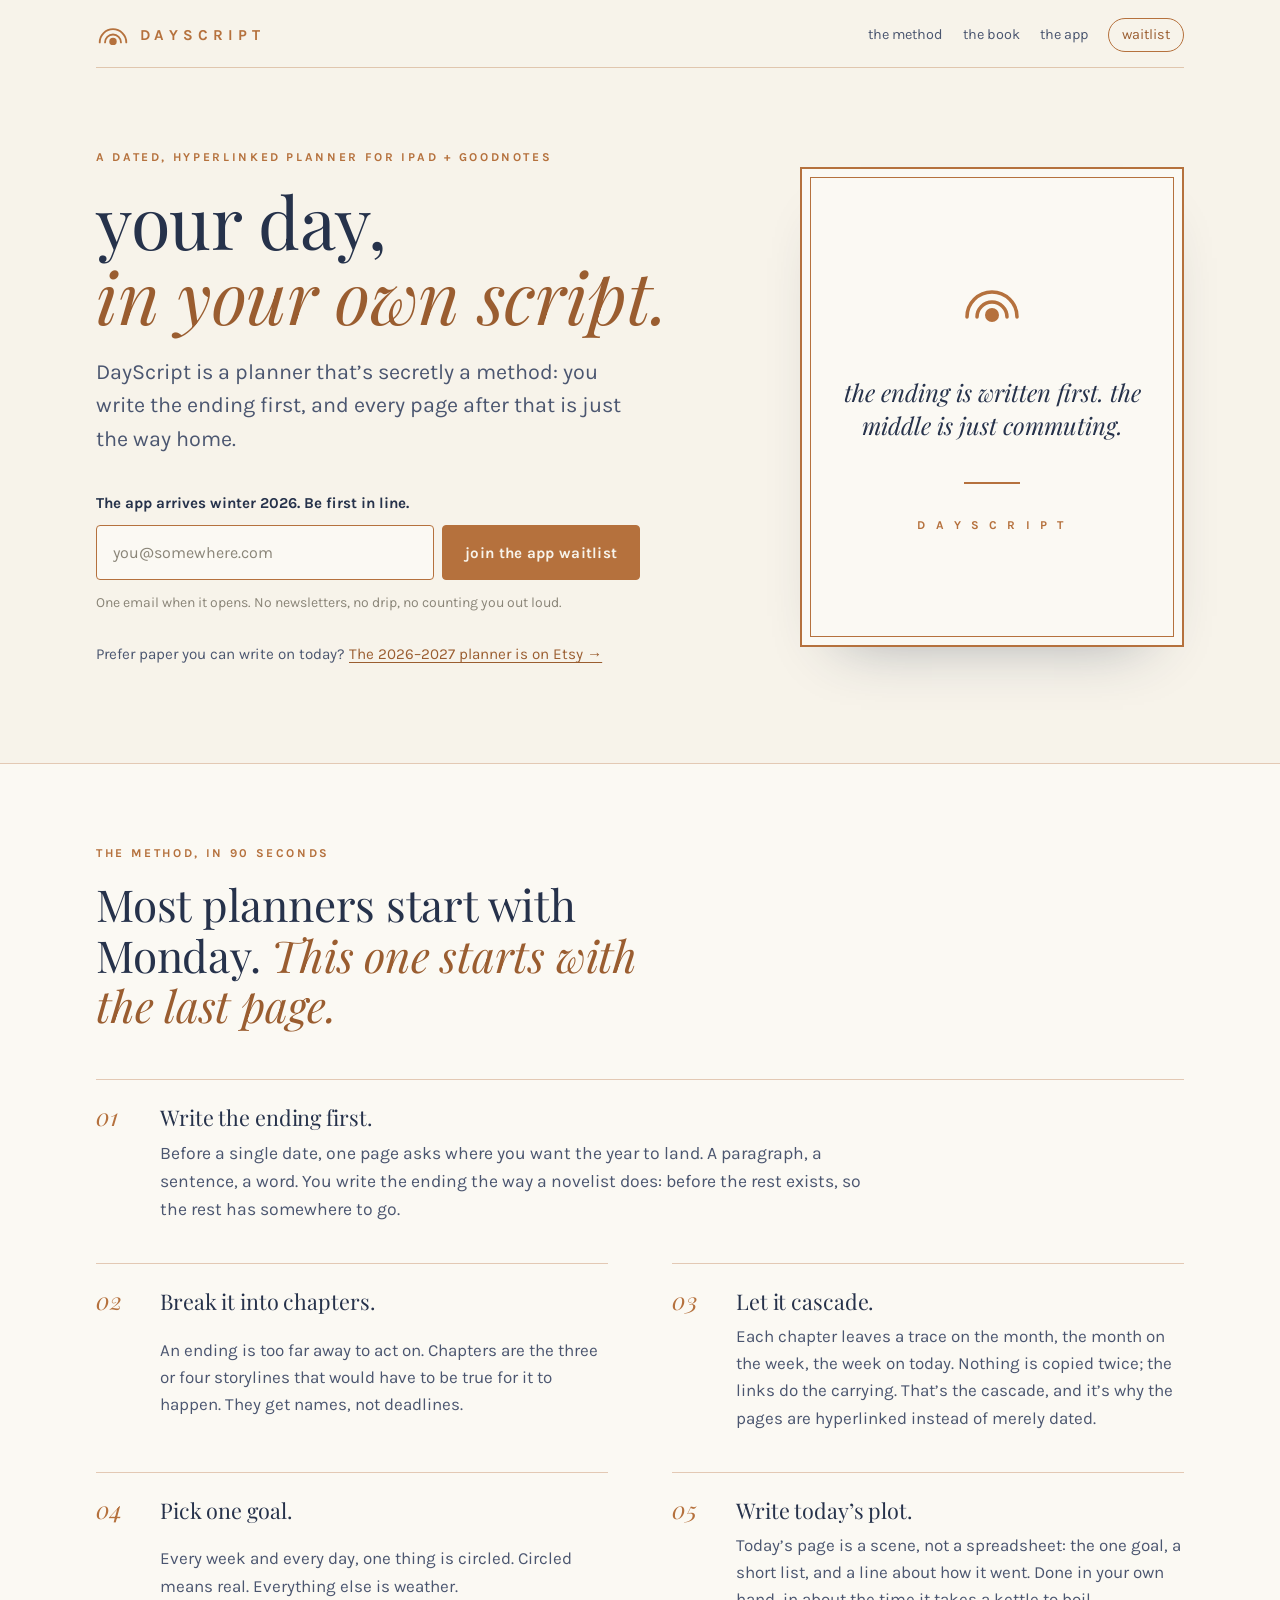
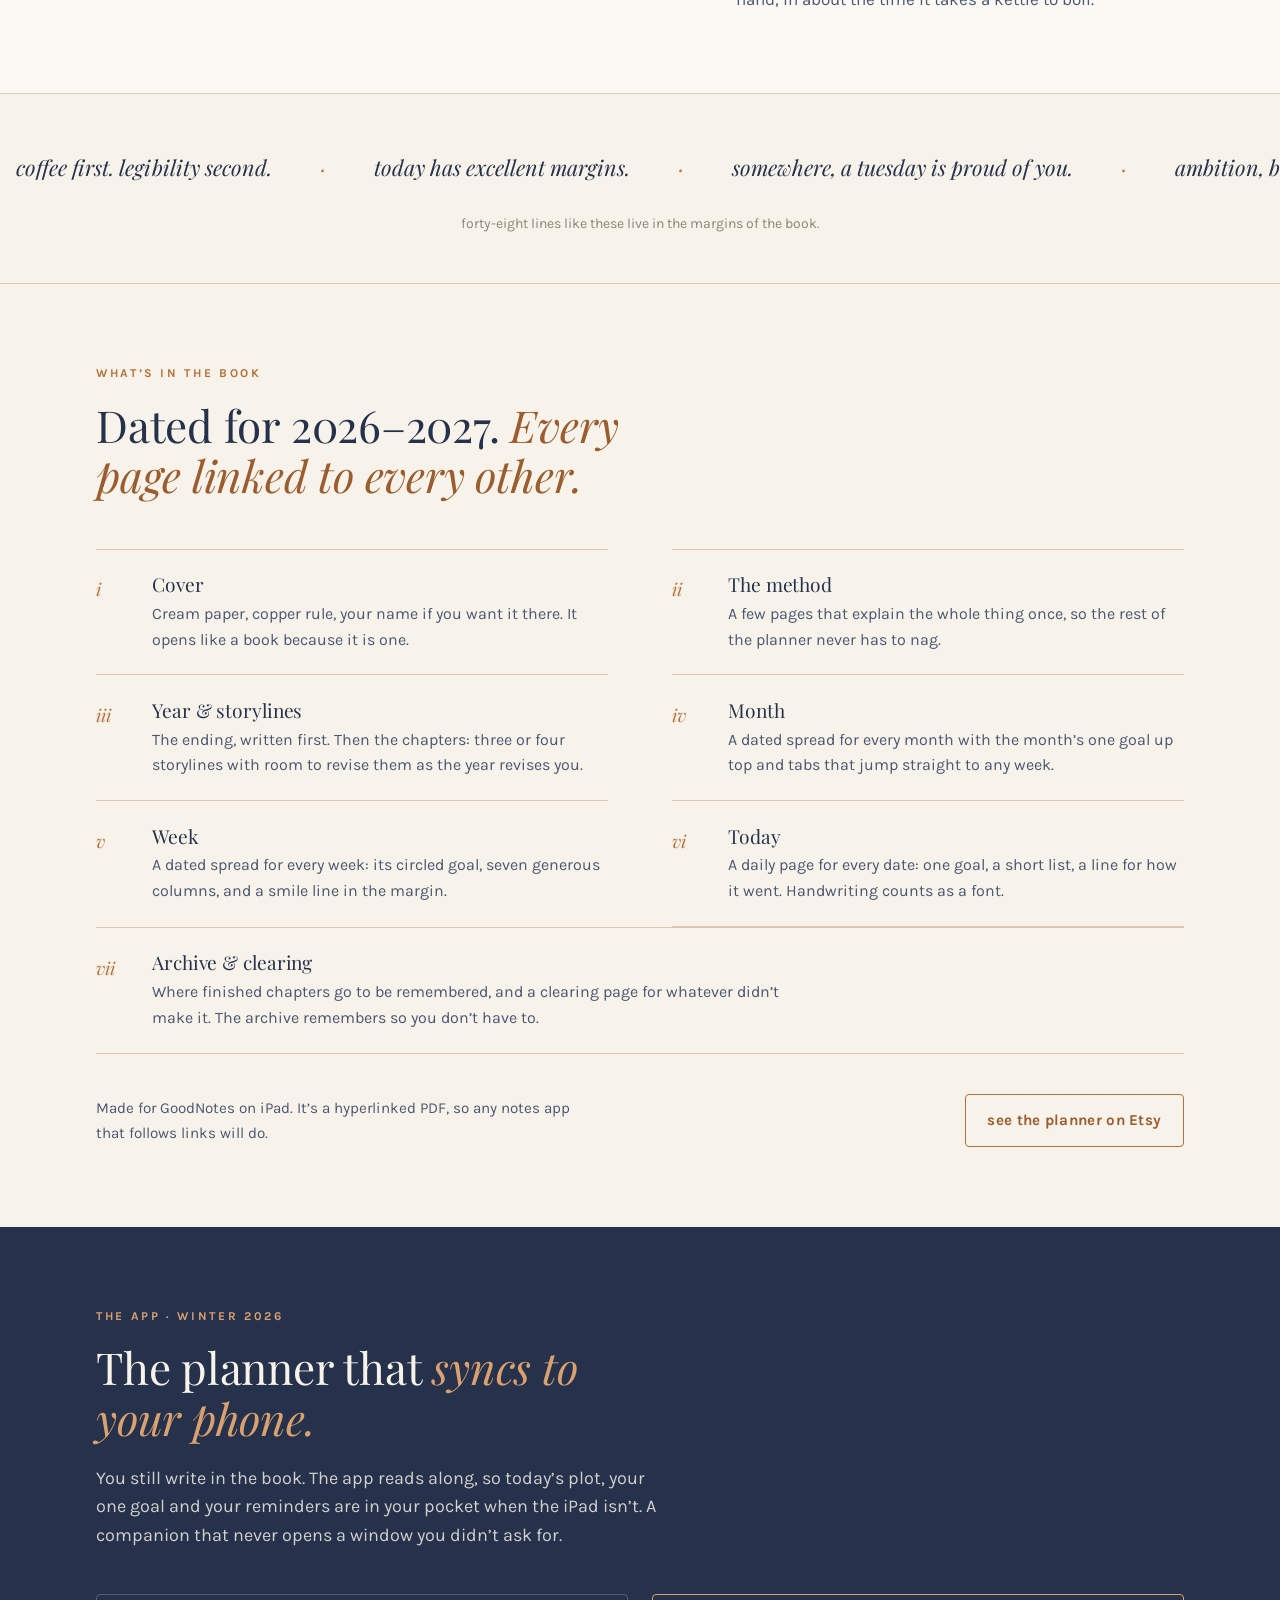
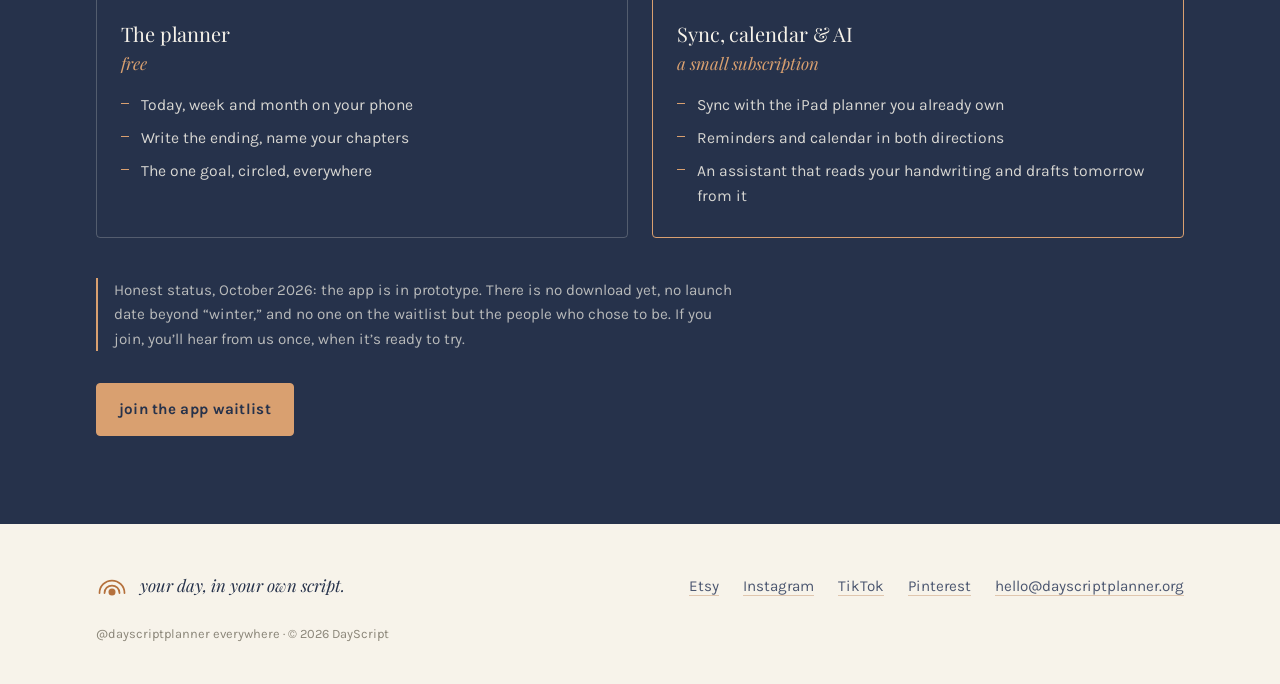
==== site/public/index.html @ 9c48cf34 "Add dayscriptplanner.org landing page + app waitlist (site/) Single-page static site for Cloudflare " ====
<!doctype html>
<html lang="en">
<head>
<meta charset="utf-8">
<meta name="viewport" content="width=device-width, initial-scale=1">
<title>DayScript — your day, in your own script.</title>
<meta name="description" content="DayScript is a dated, hyperlinked digital planner for iPad and GoodNotes that is secretly a method. Write the ending first. The app that syncs it to your phone arrives winter 2026.">
<link rel="canonical" href="https://dayscriptplanner.org/">
<meta name="theme-color" content="#f7f3ea">

<meta property="og:type" content="website">
<meta property="og:site_name" content="DayScript">
<meta property="og:title" content="DayScript — your day, in your own script.">
<meta property="og:description" content="A planner that's secretly a method. Dated, hyperlinked, made for iPad + GoodNotes. The app that syncs it to your phone arrives winter 2026.">
<meta property="og:url" content="https://dayscriptplanner.org/">
<meta property="og:image" content="https://dayscriptplanner.org/og.png">
<meta property="og:image:width" content="1200">
<meta property="og:image:height" content="630">
<meta name="twitter:card" content="summary_large_image">
<meta name="twitter:title" content="DayScript — your day, in your own script.">
<meta name="twitter:description" content="A planner that's secretly a method. The app that syncs it to your phone arrives winter 2026.">
<meta name="twitter:image" content="https://dayscriptplanner.org/og.png">

<link rel="icon" href="data:image/svg+xml,%3Csvg xmlns='http://www.w3.org/2000/svg' viewBox='0 0 64 64'%3E%3Crect width='64' height='64' rx='12' fill='%23f7f3ea'/%3E%3Cg fill='none' stroke='%23b5713d' stroke-width='4' stroke-linecap='round'%3E%3Cpath d='M9 40a23 23 0 0 1 46 0'/%3E%3Cpath d='M18 40a14 14 0 0 1 28 0'/%3E%3C/g%3E%3Ccircle cx='32' cy='38' r='7' fill='%23b5713d'/%3E%3C/svg%3E">
<link rel="apple-touch-icon" href="data:image/svg+xml,%3Csvg xmlns='http://www.w3.org/2000/svg' viewBox='0 0 64 64'%3E%3Crect width='64' height='64' fill='%23f7f3ea'/%3E%3Cg fill='none' stroke='%23b5713d' stroke-width='4' stroke-linecap='round'%3E%3Cpath d='M9 40a23 23 0 0 1 46 0'/%3E%3Cpath d='M18 40a14 14 0 0 1 28 0'/%3E%3C/g%3E%3Ccircle cx='32' cy='38' r='7' fill='%23b5713d'/%3E%3C/svg%3E">

<link rel="preload" href="fonts/playfair-display-latin-400-italic.woff2" as="font" type="font/woff2" crossorigin>
<link rel="preload" href="fonts/karla-latin-400-normal.woff2" as="font" type="font/woff2" crossorigin>
<link rel="stylesheet" href="style.css">
</head>
<body>

<a class="skip" href="#waitlist">skip to the waitlist</a>

<header class="top">
  <a class="brand" href="/" aria-label="DayScript home">
    <svg class="mark" viewBox="0 0 64 48" aria-hidden="true" focusable="false">
      <g fill="none" stroke="currentColor" stroke-width="3.5" stroke-linecap="round">
        <path d="M7 38a25 25 0 0 1 50 0"/>
        <path d="M17 38a15 15 0 0 1 30 0"/>
      </g>
      <circle cx="32" cy="36" r="7" fill="currentColor"/>
    </svg>
    <span class="wordmark">dayscript</span>
  </a>
  <nav class="topnav" aria-label="Page">
    <a href="#method">the method</a>
    <a href="#book">the book</a>
    <a href="#app">the app</a>
    <a class="pill" href="#waitlist">waitlist</a>
  </nav>
</header>

<main>

<!-- HERO -->
<section class="hero" aria-labelledby="hero-title">
  <div class="wrap">
    <p class="eyebrow">a dated, hyperlinked planner for iPad + GoodNotes</p>
    <h1 id="hero-title" class="tagline">your day, <em>in your own script.</em></h1>
    <p class="thesis">DayScript is a planner that’s secretly a method: you write the ending first, and every page after that is just the way home.</p>

    <form id="waitlist" class="waitlist" action="/api/waitlist" method="post" novalidate>
      <label for="email" class="label">The app arrives winter 2026. Be first in line.</label>
      <div class="field">
        <input id="email" name="email" type="email" inputmode="email" autocomplete="email" placeholder="you@somewhere.com" required aria-describedby="form-note">
        <button type="submit" class="btn">join the app waitlist</button>
      </div>
      <p id="form-note" class="note" aria-live="polite">One email when it opens. No newsletters, no drip, no counting you out loud.</p>
    </form>

    <p class="secondary">Prefer paper you can write on today? <a href="https://www.etsy.com/shop/DayscriptShop" rel="noopener" target="_blank">The 2026–2027 planner is on Etsy →</a></p>
  </div>

  <figure class="hero-card" aria-hidden="true">
    <div class="card">
      <svg class="card-mark" viewBox="0 0 64 48"><g fill="none" stroke="currentColor" stroke-width="3.5" stroke-linecap="round"><path d="M7 38a25 25 0 0 1 50 0"/><path d="M17 38a15 15 0 0 1 30 0"/></g><circle cx="32" cy="36" r="7" fill="currentColor"/></svg>
      <p class="card-line" data-smile>the ending is written first. the middle is just commuting.</p>
      <span class="card-rule"></span>
      <p class="card-foot">D A Y S C R I P T</p>
    </div>
  </figure>
</section>

<!-- THE METHOD -->
<section id="method" class="method" aria-labelledby="method-title">
  <div class="wrap">
    <p class="eyebrow">the method, in 90 seconds</p>
    <h2 id="method-title">Most planners start with Monday. <em>This one starts with the last page.</em></h2>

    <ol class="steps">
      <li>
        <span class="num">01</span>
        <h3>Write the ending first.</h3>
        <p>Before a single date, one page asks where you want the year to land. A paragraph, a sentence, a word. You write the ending the way a novelist does: before the rest exists, so the rest has somewhere to go.</p>
      </li>
      <li>
        <span class="num">02</span>
        <h3>Break it into chapters.</h3>
        <p>An ending is too far away to act on. Chapters are the three or four storylines that would have to be true for it to happen. They get names, not deadlines.</p>
      </li>
      <li>
        <span class="num">03</span>
        <h3>Let it cascade.</h3>
        <p>Each chapter leaves a trace on the month, the month on the week, the week on today. Nothing is copied twice; the links do the carrying. That’s the cascade, and it’s why the pages are hyperlinked instead of merely dated.</p>
      </li>
      <li>
        <span class="num">04</span>
        <h3>Pick one goal.</h3>
        <p>Every week and every day, one thing is circled. Circled means real. Everything else is weather.</p>
      </li>
      <li>
        <span class="num">05</span>
        <h3>Write today’s plot.</h3>
        <p>Today’s page is a scene, not a spreadsheet: the one goal, a short list, and a line about how it went. Done in your own hand, in about the time it takes a kettle to boil.</p>
      </li>
    </ol>
  </div>
</section>

<!-- SMILE LINES -->
<section class="smiles" aria-label="Lines from the margins">
  <div class="ticker" role="list">
    <p role="listitem">coffee first. legibility second.</p>
    <p role="listitem">today has excellent margins.</p>
    <p role="listitem">somewhere, a tuesday is proud of you.</p>
    <p role="listitem">ambition, but make it legible.</p>
    <p role="listitem">circled means real. everything else is weather.</p>
    <p role="listitem">dream in years, plan in weeks, forgive in days.</p>
    <p role="listitem">your future self reads this. wave.</p>
    <p role="listitem">rest is a task. check it off.</p>
  </div>
  <p class="smiles-cap">forty-eight lines like these live in the margins of the book.</p>
</section>

<!-- WHAT'S IN THE BOOK -->
<section id="book" class="book" aria-labelledby="book-title">
  <div class="wrap">
    <p class="eyebrow">what’s in the book</p>
    <h2 id="book-title">Dated for 2026–2027. <em>Every page linked to every other.</em></h2>

    <ul class="toc">
      <li>
        <span class="toc-num">i</span>
        <div><h3>Cover</h3><p>Cream paper, copper rule, your name if you want it there. It opens like a book because it is one.</p></div>
      </li>
      <li>
        <span class="toc-num">ii</span>
        <div><h3>The method</h3><p>A few pages that explain the whole thing once, so the rest of the planner never has to nag.</p></div>
      </li>
      <li>
        <span class="toc-num">iii</span>
        <div><h3>Year &amp; storylines</h3><p>The ending, written first. Then the chapters: three or four storylines with room to revise them as the year revises you.</p></div>
      </li>
      <li>
        <span class="toc-num">iv</span>
        <div><h3>Month</h3><p>A dated spread for every month with the month’s one goal up top and tabs that jump straight to any week.</p></div>
      </li>
      <li>
        <span class="toc-num">v</span>
        <div><h3>Week</h3><p>A dated spread for every week: its circled goal, seven generous columns, and a smile line in the margin.</p></div>
      </li>
      <li>
        <span class="toc-num">vi</span>
        <div><h3>Today</h3><p>A daily page for every date: one goal, a short list, a line for how it went. Handwriting counts as a font.</p></div>
      </li>
      <li>
        <span class="toc-num">vii</span>
        <div><h3>Archive &amp; clearing</h3><p>Where finished chapters go to be remembered, and a clearing page for whatever didn’t make it. The archive remembers so you don’t have to.</p></div>
      </li>
    </ul>

    <div class="book-cta">
      <p>Made for GoodNotes on iPad. It’s a hyperlinked PDF, so any notes app that follows links will do.</p>
      <a class="btn btn-ghost" href="https://www.etsy.com/shop/DayscriptShop" rel="noopener" target="_blank">see the planner on Etsy</a>
    </div>
  </div>
</section>

<!-- THE APP -->
<section id="app" class="app" aria-labelledby="app-title">
  <div class="wrap">
    <p class="eyebrow">the app · winter 2026</p>
    <h2 id="app-title">The planner that <em>syncs to your phone.</em></h2>
    <p class="lede">You still write in the book. The app reads along, so today’s plot, your one goal and your reminders are in your pocket when the iPad isn’t. A companion that never opens a window you didn’t ask for.</p>

    <div class="tiers">
      <article class="tier">
        <h3>The planner</h3>
        <p class="price">free</p>
        <ul>
          <li>Today, week and month on your phone</li>
          <li>Write the ending, name your chapters</li>
          <li>The one goal, circled, everywhere</li>
        </ul>
      </article>
      <article class="tier tier-paid">
        <h3>Sync, calendar &amp; AI</h3>
        <p class="price">a small subscription</p>
        <ul>
          <li>Sync with the iPad planner you already own</li>
          <li>Reminders and calendar in both directions</li>
          <li>An assistant that reads your handwriting and drafts tomorrow from it</li>
        </ul>
      </article>
    </div>

    <p class="honest">Honest status, October 2026: the app is in prototype. There is no download yet, no launch date beyond “winter,” and no one on the waitlist but the people who chose to be. If you join, you’ll hear from us once, when it’s ready to try.</p>

    <a class="btn" href="#waitlist">join the app waitlist</a>
  </div>
</section>

</main>

<footer class="foot">
  <div class="wrap">
    <div class="foot-brand">
      <svg class="mark" viewBox="0 0 64 48" aria-hidden="true"><g fill="none" stroke="currentColor" stroke-width="3.5" stroke-linecap="round"><path d="M7 38a25 25 0 0 1 50 0"/><path d="M17 38a15 15 0 0 1 30 0"/></g><circle cx="32" cy="36" r="7" fill="currentColor"/></svg>
      <p class="foot-tag">your day, in your own script.</p>
    </div>
    <ul class="foot-links">
      <li><a href="https://www.etsy.com/shop/DayscriptShop" rel="noopener" target="_blank">Etsy</a></li>
      <li><a href="https://www.instagram.com/dayscriptplanner" rel="noopener" target="_blank">Instagram</a></li>
      <li><a href="https://www.tiktok.com/@dayscriptplanner" rel="noopener" target="_blank">TikTok</a></li>
      <li><a href="https://www.pinterest.com/dayscriptplanner" rel="noopener" target="_blank">Pinterest</a></li>
      <li><a href="mailto:hello@dayscriptplanner.org">hello@dayscriptplanner.org</a></li>
    </ul>
    <p class="foot-small">@dayscriptplanner everywhere · © 2026 DayScript</p>
  </div>
</footer>

<script src="app.js" defer></script>
</body>
</html>
---- site/public/style.css ----
/* DayScript — dayscriptplanner.org
   Brand: cream paper, ink navy, copper accents.
   Playfair Display (italic for the voice) + Karla (everything else). */

/* Self-hosted (Open Font License, via @fontsource). Latin subset only. */
@font-face { font-family: "Playfair Display"; font-style: normal; font-weight: 400; font-display: swap; src: url("fonts/playfair-display-latin-400-normal.woff2") format("woff2"); }
@font-face { font-family: "Playfair Display"; font-style: italic; font-weight: 400; font-display: swap; src: url("fonts/playfair-display-latin-400-italic.woff2") format("woff2"); }
@font-face { font-family: "Karla"; font-style: normal; font-weight: 400; font-display: swap; src: url("fonts/karla-latin-400-normal.woff2") format("woff2"); }
@font-face { font-family: "Karla"; font-style: normal; font-weight: 700; font-display: swap; src: url("fonts/karla-latin-700-normal.woff2") format("woff2"); }

:root {
  --cream: #f7f3ea;
  --cream-deep: #efe9db;
  --paper: #fbf9f3;
  --ink: #26324b;
  --ink-soft: #4b5670;
  --copper: #b5713d;
  --copper-deep: #9a5d30;
  --gray: #8a8578;
  --rule: rgba(181, 113, 61, 0.35);
  --serif: "Playfair Display", "Iowan Old Style", Georgia, serif;
  --sans: "Karla", "Helvetica Neue", Arial, sans-serif;
  --wrap: 68rem;
  --gutter: 1rem;
  --radius: 4px;
}

*, *::before, *::after { box-sizing: border-box; }
html { scroll-behavior: smooth; -webkit-text-size-adjust: 100%; }
@media (prefers-reduced-motion: reduce) { html { scroll-behavior: auto; } }

body {
  margin: 0;
  background: var(--cream);
  color: var(--ink);
  font-family: var(--sans);
  font-size: 1.0625rem;
  line-height: 1.6;
  overflow-x: hidden;
  /* faint paper grain */
  background-image:
    radial-gradient(1200px 600px at 80% -10%, rgba(181,113,61,0.07), transparent 60%),
    radial-gradient(900px 500px at -10% 110%, rgba(38,50,75,0.05), transparent 60%);
}

img, svg { display: block; max-width: 100%; }
a { color: var(--copper-deep); text-decoration: underline; text-decoration-thickness: 1px; text-underline-offset: 3px; }
a:hover { color: var(--ink); }
:focus-visible { outline: 2px solid var(--copper); outline-offset: 3px; }

.wrap { width: min(100% - 2 * var(--gutter), var(--wrap)); margin-inline: auto; }

h1, h2, h3 { font-family: var(--serif); font-weight: 400; margin: 0; letter-spacing: -0.005em; }
h2 { font-size: clamp(1.75rem, 1.2rem + 2.6vw, 2.75rem); line-height: 1.15; max-width: 22ch; }
h2 em, h1 em { font-style: italic; color: var(--copper-deep); }
h3 { font-size: 1.35rem; line-height: 1.25; }
p { margin: 0; }

.eyebrow {
  font-family: var(--sans);
  font-size: 0.75rem;
  font-weight: 700;
  letter-spacing: 0.22em;
  text-transform: uppercase;
  color: var(--copper);
  margin-bottom: 1rem;
}

.skip {
  position: absolute; left: 1rem; top: -3rem;
  background: var(--ink); color: var(--cream); padding: 0.5rem 0.75rem; border-radius: var(--radius);
  z-index: 10;
}
.skip:focus { top: 1rem; }

/* ---------- header ---------- */
.top {
  display: flex; align-items: center; justify-content: space-between; gap: 1rem;
  width: min(100% - 2 * var(--gutter), var(--wrap)); margin-inline: auto;
  padding: 1.1rem 0 0.9rem;
  border-bottom: 1px solid var(--rule);
}
.brand { display: inline-flex; align-items: center; gap: 0.6rem; color: var(--copper); text-decoration: none; }
.brand .mark { width: 34px; height: 26px; }
.wordmark {
  font-family: var(--sans); font-weight: 700; font-size: 0.95rem;
  letter-spacing: 0.32em; text-transform: uppercase; color: var(--copper);
}
.topnav { display: flex; gap: 1.25rem; align-items: center; }
.topnav a { font-size: 0.9rem; text-decoration: none; color: var(--ink-soft); }
.topnav a:hover { color: var(--ink); }
.topnav .pill {
  color: var(--copper-deep); border: 1px solid var(--copper); border-radius: 999px; padding: 0.3rem 0.8rem;
}
@media (max-width: 640px) {
  .topnav a:not(.pill) { display: none; }
}

/* ---------- hero ---------- */
.hero {
  width: min(100% - 2 * var(--gutter), var(--wrap)); margin-inline: auto;
  padding: 3.5rem 0 4rem;
  display: grid; gap: 3rem;
}
.hero .wrap { width: 100%; }
.tagline {
  font-size: clamp(2.35rem, 1.3rem + 4.6vw, 4.5rem);
  line-height: 1.04;
  margin-bottom: 1.4rem;
}
.tagline em { display: block; }
.thesis {
  font-size: clamp(1.125rem, 1rem + 0.6vw, 1.35rem);
  line-height: 1.55;
  color: var(--ink-soft);
  max-width: 34rem;
  margin-bottom: 2.25rem;
}

.waitlist { max-width: 34rem; }
.label { display: block; font-weight: 700; font-size: 0.95rem; margin-bottom: 0.6rem; }
.field { display: flex; gap: 0.5rem; flex-wrap: wrap; }
.field input {
  flex: 1 1 14rem; min-width: 0;
  font: inherit; font-size: 1rem;
  padding: 0.85rem 1rem;
  color: var(--ink);
  background: var(--paper);
  border: 1px solid var(--copper);
  border-radius: var(--radius);
}
.field input::placeholder { color: var(--gray); }
.field input:focus { outline: 2px solid var(--copper); outline-offset: 1px; }
.field input[aria-invalid="true"] { border-color: #a23f2b; }

.btn {
  display: inline-block;
  font: inherit; font-weight: 700; font-size: 0.95rem;
  letter-spacing: 0.02em;
  padding: 0.85rem 1.35rem;
  background: var(--copper); color: var(--cream);
  border: 1px solid var(--copper); border-radius: var(--radius);
  text-decoration: none; cursor: pointer;
  transition: background 0.15s ease, color 0.15s ease;
  white-space: nowrap;
}
.btn:hover { background: var(--copper-deep); color: var(--cream); }
.btn[disabled] { opacity: 0.6; cursor: progress; }
.btn-ghost { background: transparent; color: var(--copper-deep); }
.btn-ghost:hover { background: var(--copper); color: var(--cream); }

.note { font-size: 0.875rem; color: var(--gray); margin-top: 0.75rem; min-height: 1.4em; }
.note.ok { color: var(--ink); }
.note.err { color: #a23f2b; }
.note a { color: inherit; }

.secondary { margin-top: 1.75rem; font-size: 0.95rem; color: var(--ink-soft); }

/* the framed card, echoing the pins */
.hero-card { margin: 0; display: flex; justify-content: center; }
.card {
  position: relative;
  width: min(100%, 24rem);
  aspect-ratio: 4 / 5;
  padding: 2.5rem 1.75rem;
  background: var(--paper);
  border: 2px solid var(--copper);
  box-shadow: 0 30px 60px -40px rgba(38,50,75,0.45);
  display: flex; flex-direction: column; align-items: center; justify-content: center; text-align: center;
  color: var(--copper);
}
.card::after {
  content: ""; position: absolute; inset: 8px; border: 1px solid var(--copper); pointer-events: none;
}
.card-mark { width: 64px; height: 48px; margin-bottom: 2rem; }
.card-line {
  font-family: var(--serif); font-style: italic; color: var(--ink);
  font-size: 1.5rem; line-height: 1.35;
  min-height: 4.1em; display: flex; align-items: center;
}
.card-rule { display: block; width: 3.5rem; height: 2px; background: var(--copper); margin: 1.5rem 0 2rem; }
.card-foot { font-size: 0.75rem; font-weight: 700; letter-spacing: 0.3em; color: var(--copper); }

@media (min-width: 860px) {
  .hero { grid-template-columns: 1.25fr 1fr; align-items: center; padding: 5rem 0 6rem; }
  .hero-card { justify-content: flex-end; }
}

/* ---------- method ---------- */
.method { background: var(--paper); border-top: 1px solid var(--rule); border-bottom: 1px solid var(--rule); padding: 5rem 0; }
.steps {
  list-style: none; margin: 3rem 0 0; padding: 0;
  display: grid; gap: 2.25rem;
  counter-reset: step;
}
.steps li {
  display: grid; grid-template-columns: 3rem 1fr; column-gap: 1rem;
  padding-top: 1.5rem; border-top: 1px solid var(--rule);
}
.steps .num {
  font-family: var(--serif); font-style: italic; color: var(--copper); font-size: 1.5rem; line-height: 1;
}
.steps h3 { grid-column: 2; margin-bottom: 0.5rem; }
.steps p { grid-column: 2; color: var(--ink-soft); max-width: 36rem; }
@media (min-width: 860px) {
  .steps { grid-template-columns: repeat(2, 1fr); gap: 2.5rem 4rem; }
  .steps li:first-child { grid-column: 1 / -1; grid-template-columns: 3rem 1fr; }
  .steps li:first-child p { max-width: 44rem; font-size: 1.1rem; }
}

/* ---------- smile lines ---------- */
.smiles { padding: 3.5rem 0 3rem; overflow: hidden; text-align: center; }
.ticker {
  display: flex; gap: 3rem; width: max-content;
  padding-left: 1rem;
  animation: drift 60s linear infinite;
}
.ticker p {
  font-family: var(--serif); font-style: italic; font-size: 1.35rem; color: var(--ink);
  white-space: nowrap;
}
.ticker p::after { content: "·"; color: var(--copper); margin-left: 3rem; }
@keyframes drift { from { transform: translateX(0); } to { transform: translateX(-50%); } }
@media (prefers-reduced-motion: reduce) {
  .ticker { animation: none; width: auto; flex-wrap: wrap; justify-content: center; gap: 0.75rem 2rem; padding: 0 var(--gutter); }
  .ticker p { white-space: normal; }
  .ticker p::after { display: none; }
}
.smiles-cap { margin-top: 1.75rem; font-size: 0.875rem; color: var(--gray); padding: 0 var(--gutter); }

/* ---------- book ---------- */
.book { padding: 5rem 0; border-top: 1px solid var(--rule); }
.toc { list-style: none; margin: 3rem 0 0; padding: 0; display: grid; gap: 0; }
.toc li {
  display: grid; grid-template-columns: 2.5rem 1fr; column-gap: 1rem;
  padding: 1.4rem 0; border-top: 1px solid var(--rule);
}
.toc li:last-child { border-bottom: 1px solid var(--rule); }
.toc-num { font-family: var(--serif); font-style: italic; color: var(--copper); font-size: 1.1rem; padding-top: 0.2rem; }
.toc h3 { font-size: 1.2rem; margin-bottom: 0.3rem; }
.toc p { color: var(--ink-soft); max-width: 40rem; font-size: 1rem; }
@media (min-width: 860px) {
  .toc { grid-template-columns: 1fr 1fr; column-gap: 4rem; }
  .toc li:last-child { grid-column: 1 / -1; }
  .toc li:nth-last-child(2) { border-bottom: 1px solid var(--rule); }
}
.book-cta { margin-top: 2.5rem; display: flex; flex-wrap: wrap; gap: 1rem 2rem; align-items: center; justify-content: space-between; }
.book-cta p { color: var(--ink-soft); max-width: 30rem; font-size: 0.95rem; }

/* ---------- app ---------- */
.app { background: var(--ink); color: var(--cream); padding: 5rem 0 5.5rem; }
.app .eyebrow { color: #d9a070; }
.app h2 em { color: #d9a070; }
.app .lede { margin-top: 1.25rem; max-width: 36rem; font-size: 1.125rem; line-height: 1.6; color: rgba(247,243,234,0.82); }
.tiers { margin-top: 2.75rem; display: grid; gap: 1rem; }
.tier {
  border: 1px solid rgba(247,243,234,0.22); border-radius: var(--radius);
  padding: 1.6rem 1.5rem 1.75rem;
}
.tier-paid { border-color: #d9a070; }
.tier h3 { font-size: 1.25rem; }
.price { font-family: var(--serif); font-style: italic; color: #d9a070; margin: 0.25rem 0 1rem; font-size: 1.05rem; }
.tier ul { margin: 0; padding: 0; list-style: none; display: grid; gap: 0.5rem; }
.tier li { padding-left: 1.25rem; position: relative; color: rgba(247,243,234,0.85); font-size: 0.98rem; }
.tier li::before { content: ""; position: absolute; left: 0; top: 0.65em; width: 0.5rem; height: 1px; background: #d9a070; }
@media (min-width: 720px) { .tiers { grid-template-columns: 1fr 1fr; gap: 1.5rem; } }
.honest {
  margin: 2.5rem 0 2rem; max-width: 40rem;
  font-size: 0.95rem; line-height: 1.6; color: rgba(247,243,234,0.7);
  padding-left: 1rem; border-left: 2px solid #d9a070;
}
.app .btn { background: #d9a070; border-color: #d9a070; color: var(--ink); }
.app .btn:hover { background: var(--cream); border-color: var(--cream); }

/* ---------- footer ---------- */
.foot { padding: 3rem 0 2.5rem; }
.foot .wrap { display: grid; gap: 1.5rem; }
.foot-brand { display: flex; align-items: center; gap: 0.75rem; color: var(--copper); }
.foot-brand .mark { width: 32px; height: 24px; }
.foot-tag { font-family: var(--serif); font-style: italic; color: var(--ink); font-size: 1.05rem; }
.foot-links { list-style: none; margin: 0; padding: 0; display: flex; flex-wrap: wrap; gap: 0.5rem 1.5rem; }
.foot-links a { font-size: 0.95rem; color: var(--ink-soft); text-decoration: none; border-bottom: 1px solid var(--rule); }
.foot-links a:hover { color: var(--ink); border-color: var(--ink); }
.foot-small { font-size: 0.8rem; color: var(--gray); }
@media (min-width: 720px) {
  .foot .wrap { grid-template-columns: 1fr auto; align-items: center; }
  .foot-small { grid-column: 1 / -1; }
}
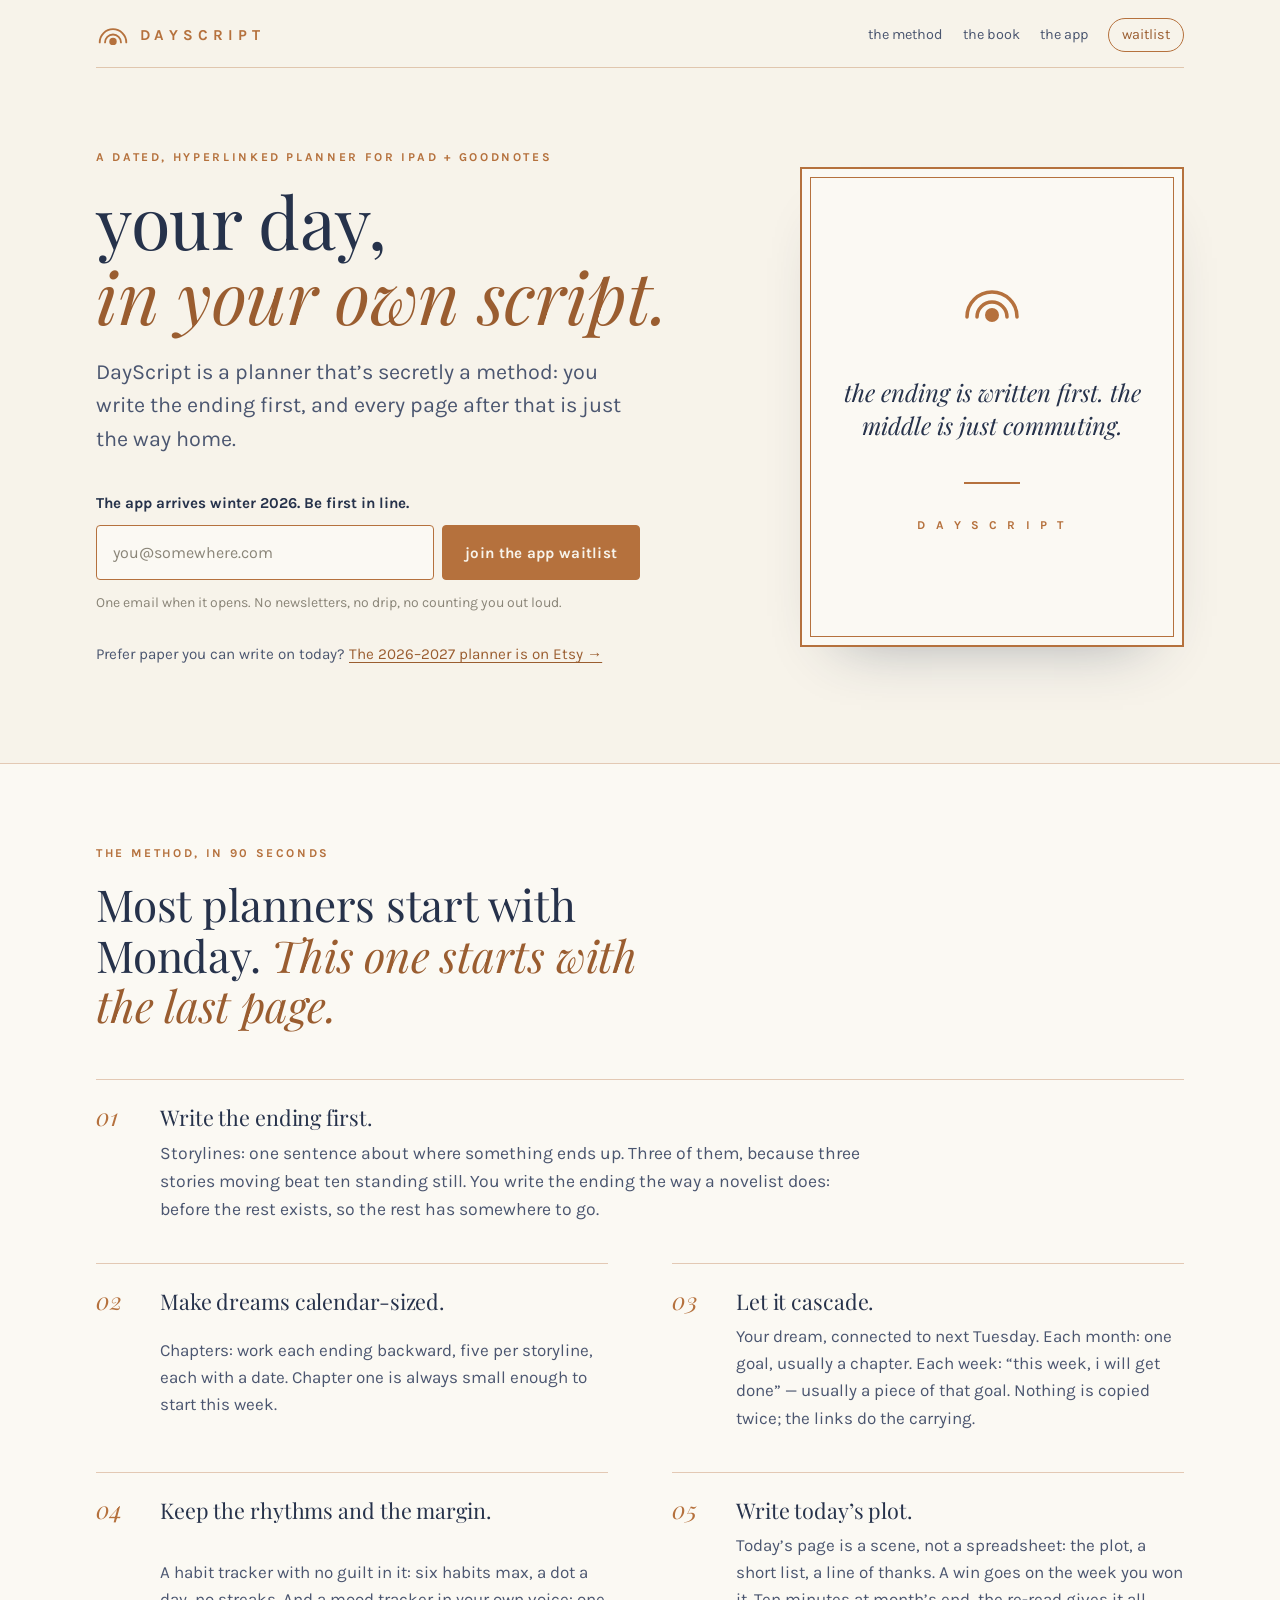
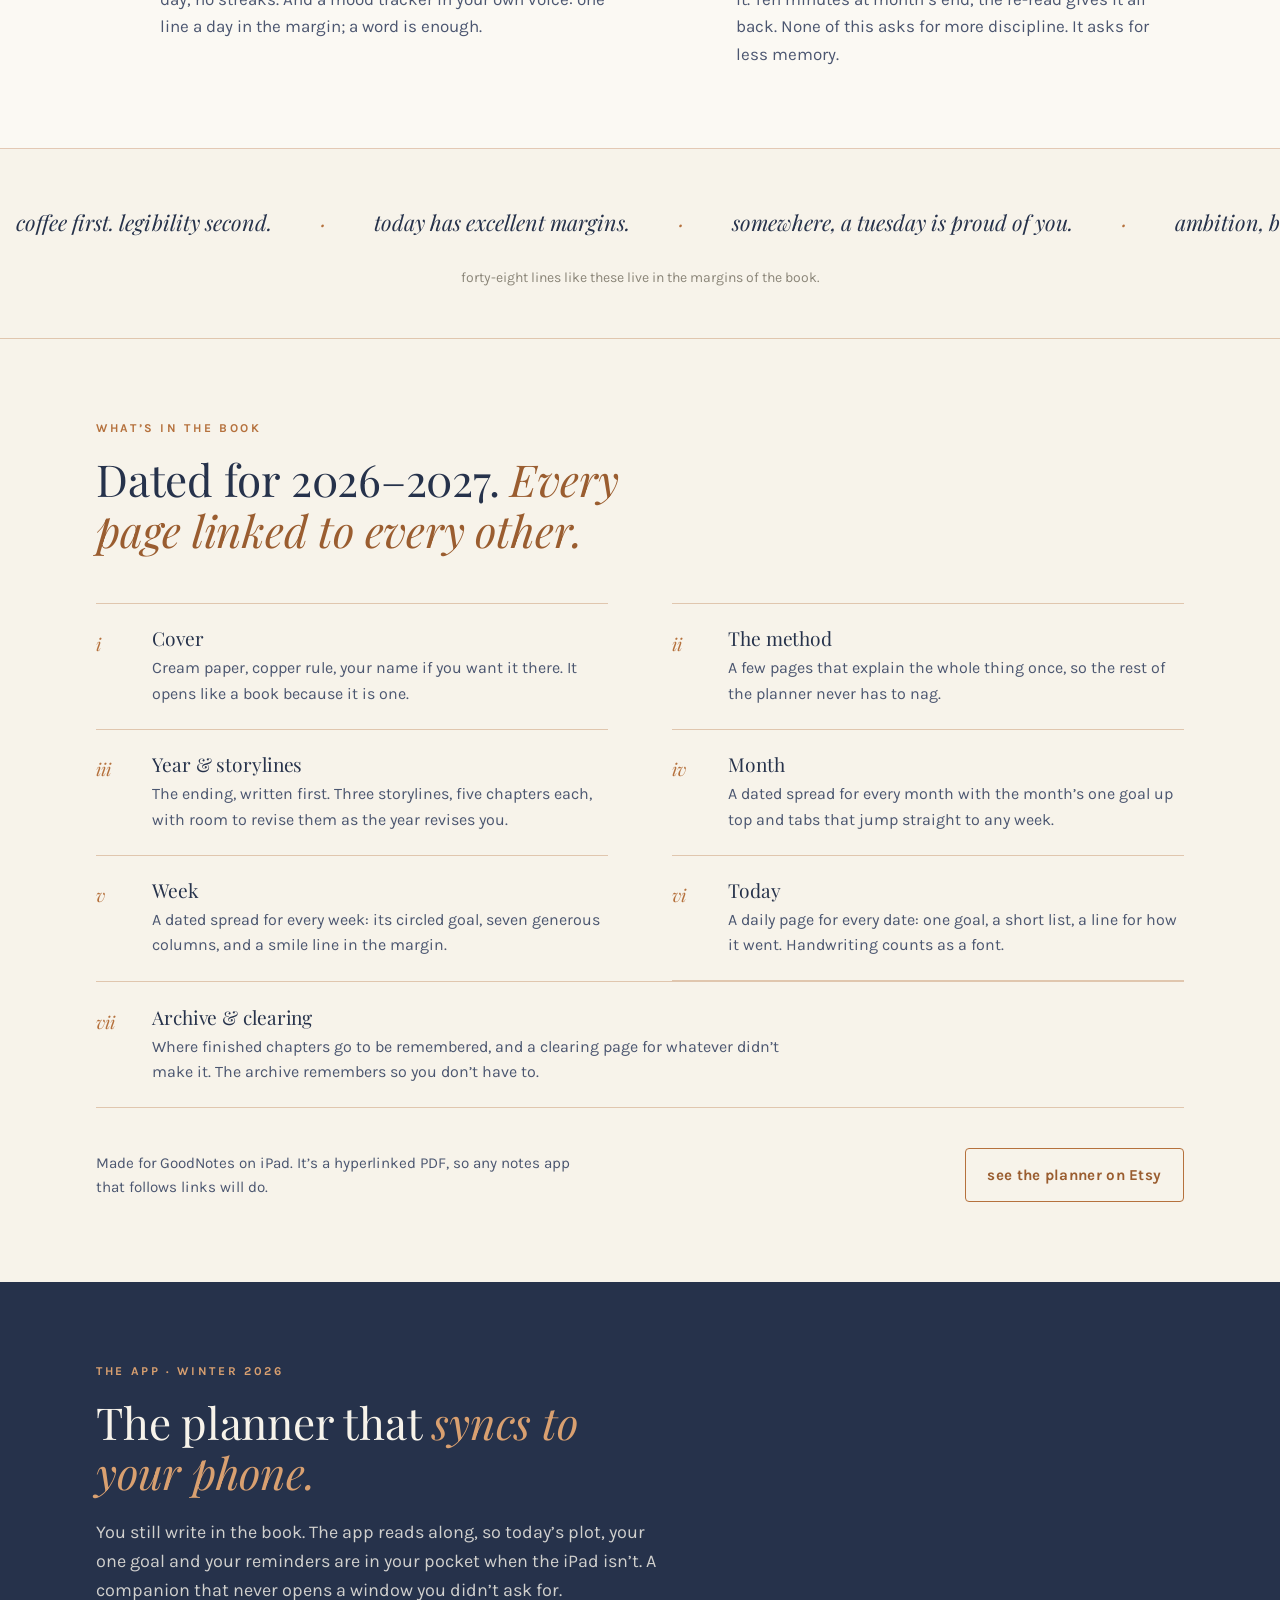
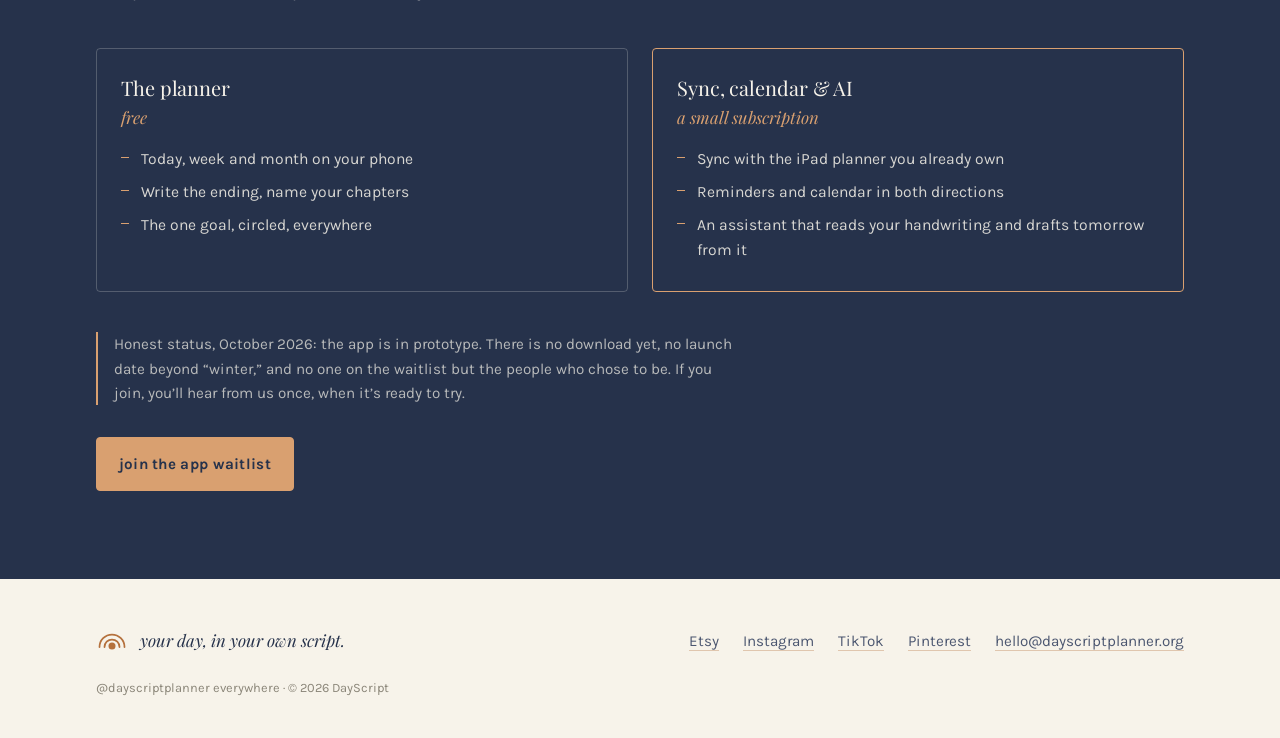
==== commit 60cacd7a: "Landing: align method copy with the brand doc (storylines, chapters, cascade, rhythms, margin) Co-Au" ====
--- a/site/public/index.html
+++ b/site/public/index.html
@@ -92,27 +92,27 @@
       <li>
         <span class="num">01</span>
         <h3>Write the ending first.</h3>
-        <p>Before a single date, one page asks where you want the year to land. A paragraph, a sentence, a word. You write the ending the way a novelist does: before the rest exists, so the rest has somewhere to go.</p>
+        <p>Storylines: one sentence about where something ends up. Three of them, because three stories moving beat ten standing still. You write the ending the way a novelist does: before the rest exists, so the rest has somewhere to go.</p>
       </li>
       <li>
         <span class="num">02</span>
-        <h3>Break it into chapters.</h3>
-        <p>An ending is too far away to act on. Chapters are the three or four storylines that would have to be true for it to happen. They get names, not deadlines.</p>
+        <h3>Make dreams calendar-sized.</h3>
+        <p>Chapters: work each ending backward, five per storyline, each with a date. Chapter one is always small enough to start this week.</p>
       </li>
       <li>
         <span class="num">03</span>
         <h3>Let it cascade.</h3>
-        <p>Each chapter leaves a trace on the month, the month on the week, the week on today. Nothing is copied twice; the links do the carrying. That’s the cascade, and it’s why the pages are hyperlinked instead of merely dated.</p>
+        <p>Your dream, connected to next Tuesday. Each month: one goal, usually a chapter. Each week: “this week, i will get done” — usually a piece of that goal. Nothing is copied twice; the links do the carrying.</p>
       </li>
       <li>
         <span class="num">04</span>
-        <h3>Pick one goal.</h3>
-        <p>Every week and every day, one thing is circled. Circled means real. Everything else is weather.</p>
+        <h3>Keep the rhythms and the margin.</h3>
+        <p>A habit tracker with no guilt in it: six habits max, a dot a day, no streaks. And a mood tracker in your own voice: one line a day in the margin; a word is enough.</p>
       </li>
       <li>
         <span class="num">05</span>
         <h3>Write today’s plot.</h3>
-        <p>Today’s page is a scene, not a spreadsheet: the one goal, a short list, and a line about how it went. Done in your own hand, in about the time it takes a kettle to boil.</p>
+        <p>Today’s page is a scene, not a spreadsheet: the plot, a short list, a line of thanks. A win goes on the week you won it. Ten minutes at month’s end, the re-read gives it all back. None of this asks for more discipline. It asks for less memory.</p>
       </li>
     </ol>
   </div>
@@ -150,7 +150,7 @@
       </li>
       <li>
         <span class="toc-num">iii</span>
-        <div><h3>Year &amp; storylines</h3><p>The ending, written first. Then the chapters: three or four storylines with room to revise them as the year revises you.</p></div>
+        <div><h3>Year &amp; storylines</h3><p>The ending, written first. Three storylines, five chapters each, with room to revise them as the year revises you.</p></div>
       </li>
       <li>
         <span class="toc-num">iv</span>
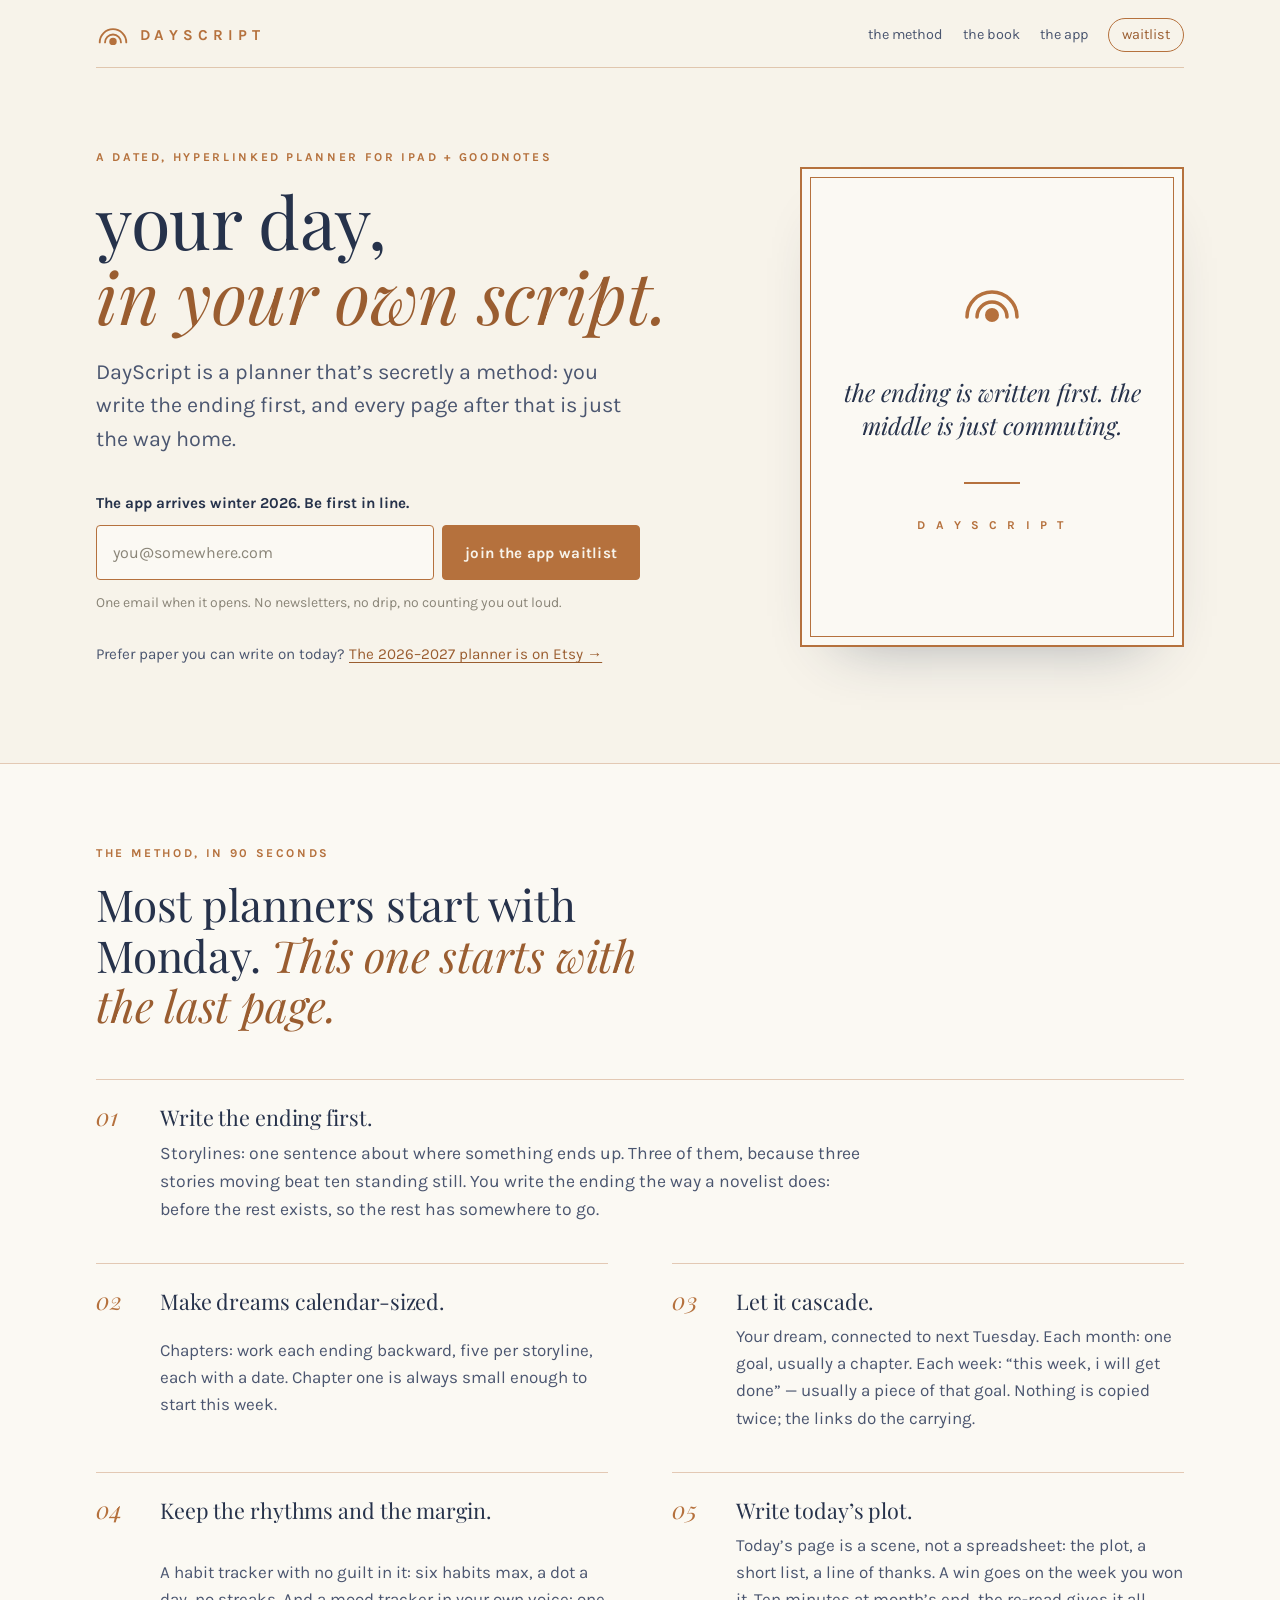
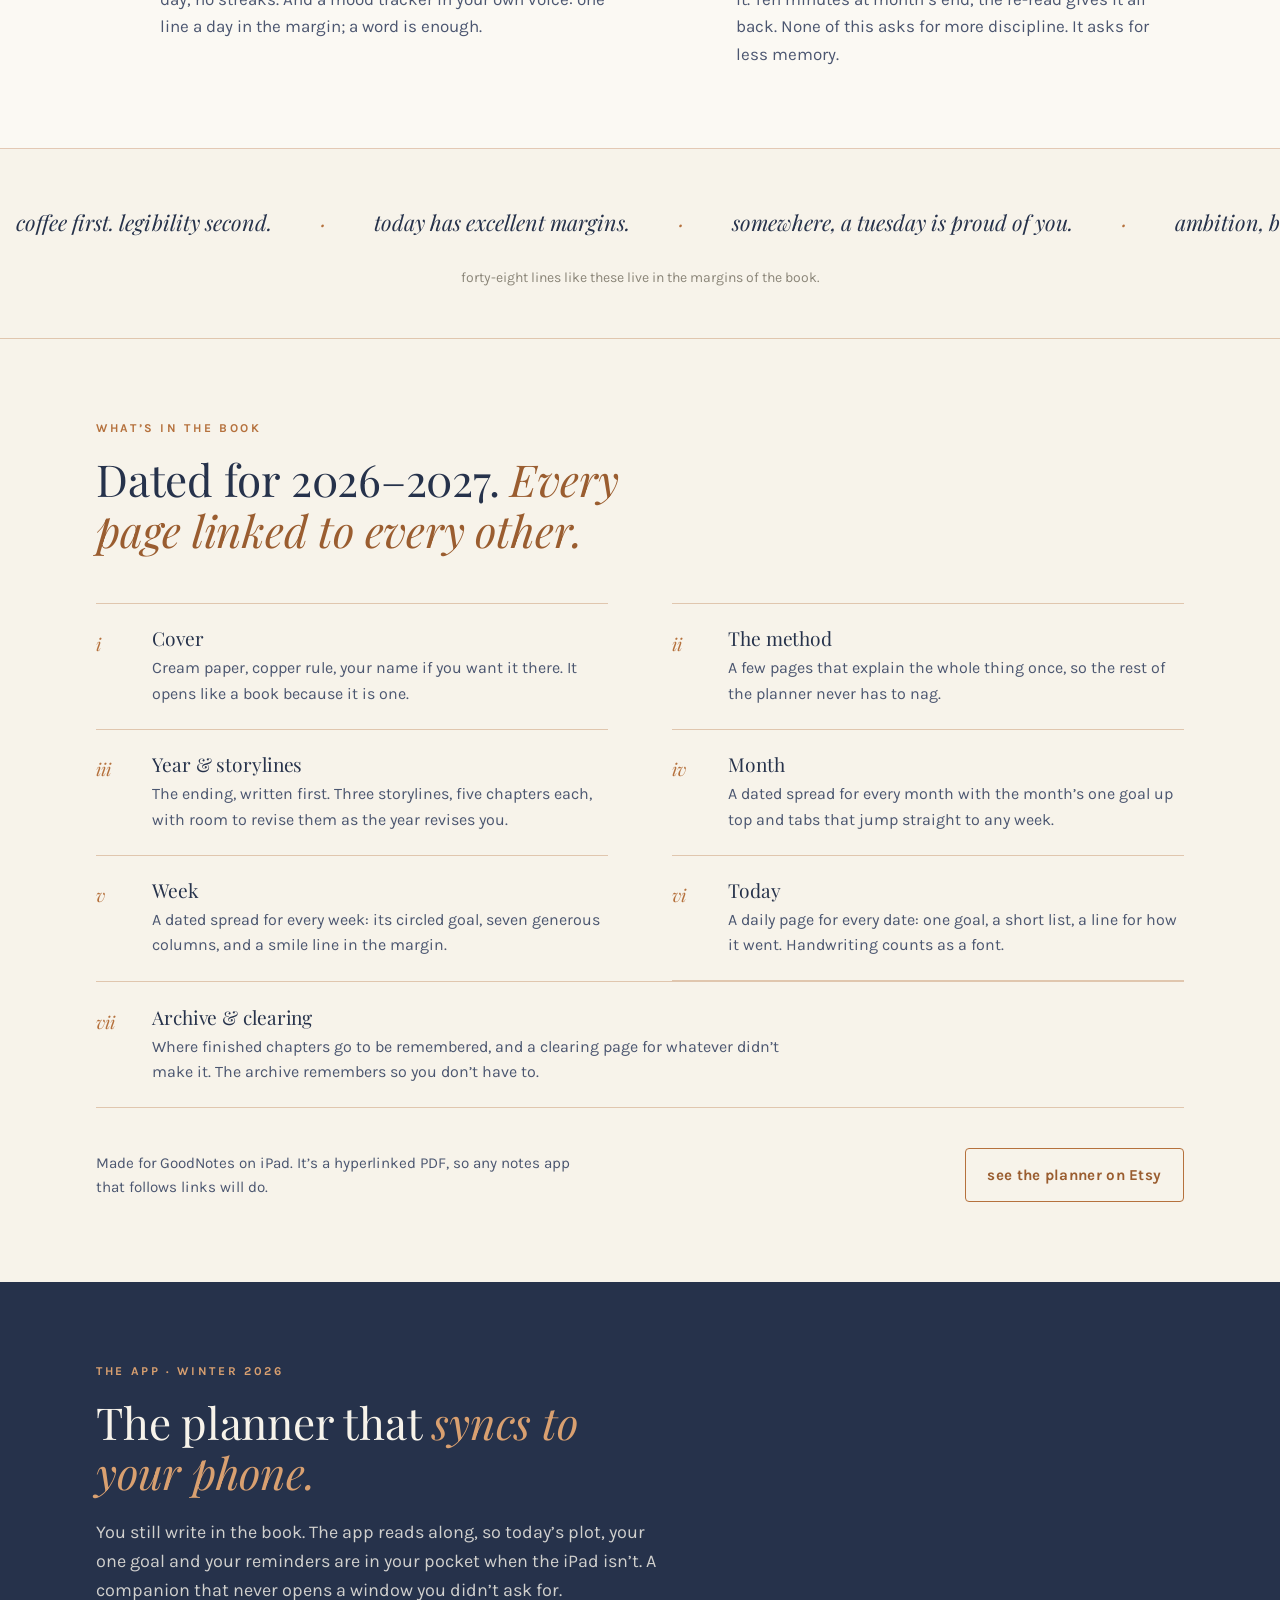
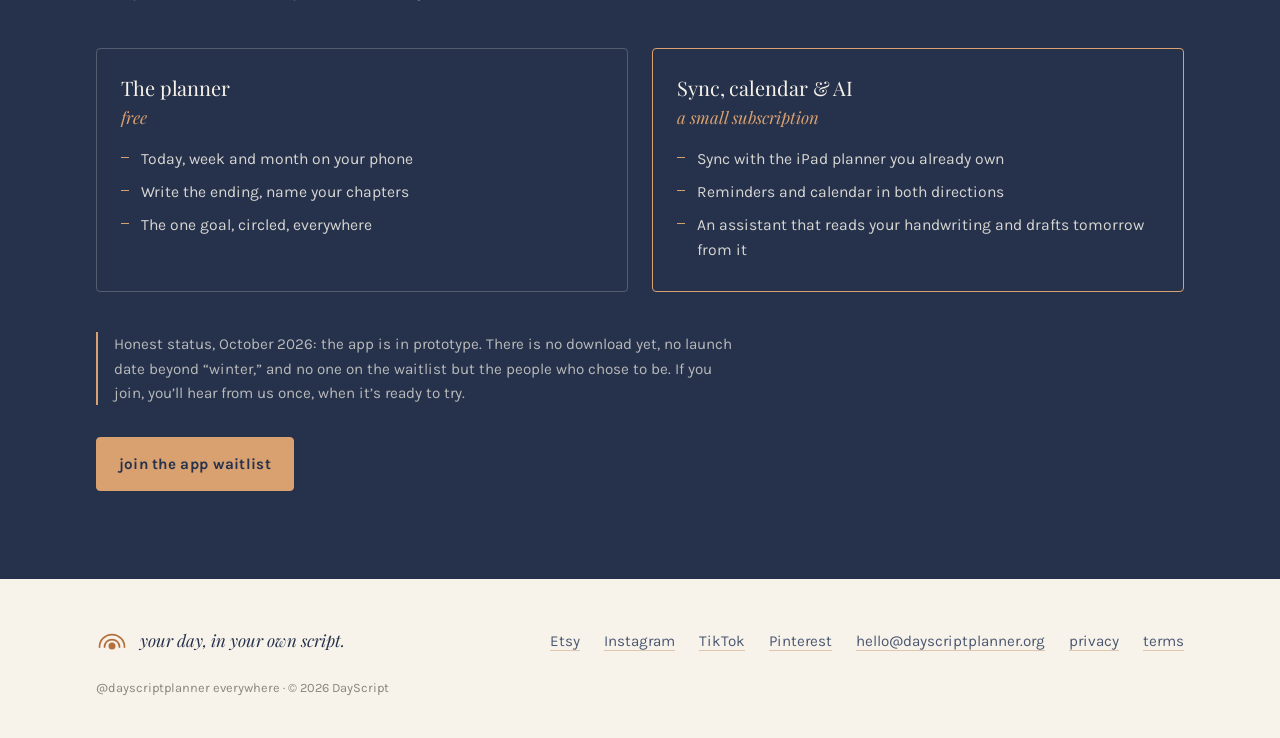
==== commit c74c1cbd: "site: privacy policy + terms pages (legal.css), footer links Co-Authored-By: Claude Fable 5.1 <norep" ====
--- a/site/public/index.html
+++ b/site/public/index.html
@@ -225,6 +225,8 @@
       <li><a href="https://www.tiktok.com/@dayscriptplanner" rel="noopener" target="_blank">TikTok</a></li>
       <li><a href="https://www.pinterest.com/dayscriptplanner" rel="noopener" target="_blank">Pinterest</a></li>
       <li><a href="mailto:hello@dayscriptplanner.org">hello@dayscriptplanner.org</a></li>
+      <li><a href="/privacy">privacy</a></li>
+      <li><a href="/terms">terms</a></li>
     </ul>
     <p class="foot-small">@dayscriptplanner everywhere · © 2026 DayScript</p>
   </div>
